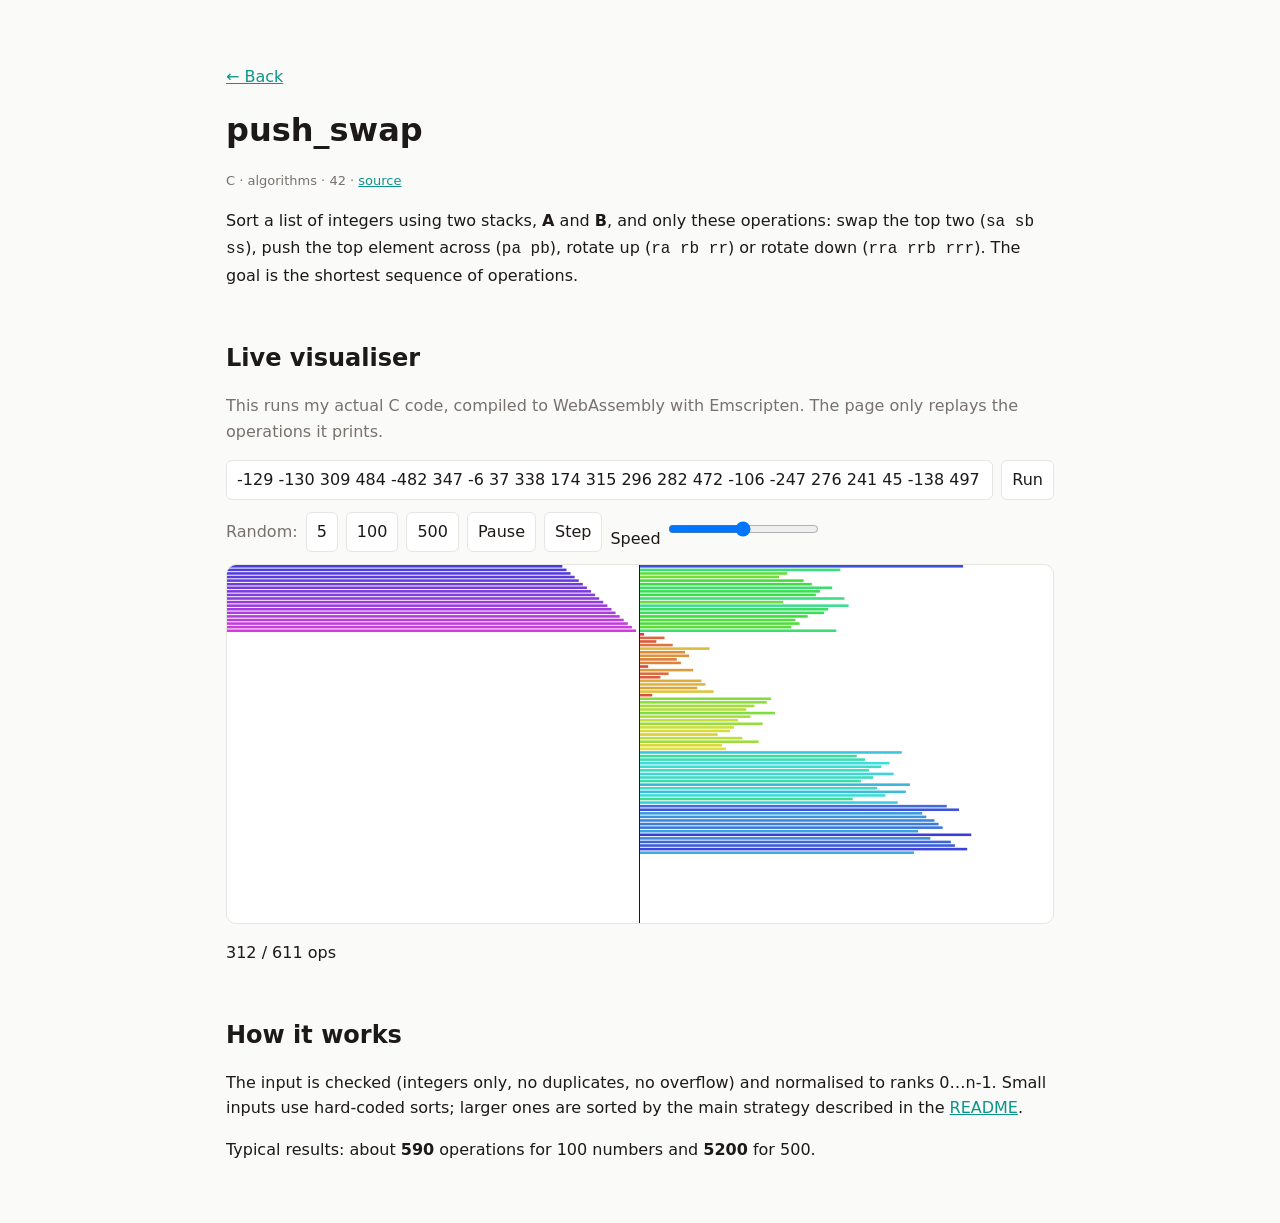
==== projects/push_swap.html @ 3a3fe17b "Initial portfolio test thing" ====
<!doctype html>
<html lang="en">
<head>
  <meta charset="utf-8">
  <meta name="viewport" content="width=device-width, initial-scale=1">
  <title>push_swap · Mathis Jouot</title>
  <meta name="description" content="push_swap (42) with a live visualiser running the original C code compiled to WebAssembly.">
  <base target="_blank">
  <link rel="stylesheet" href="../style.css">
</head>
<body>
<main>
  <p><a href="../" target="_self">← Back</a></p>
  <h1>push_swap</h1>
  <p class="tags">C · algorithms · 42 · <a href="https://github.com/qstrql/push_swap">source</a></p>

  <p>
    Sort a list of integers using two stacks, <b>A</b> and <b>B</b>, and only these operations:
    swap the top two (<code>sa sb ss</code>), push the top element across (<code>pa pb</code>),
    rotate up (<code>ra rb rr</code>) or rotate down (<code>rra rrb rrr</code>).
    The goal is the shortest sequence of operations.
  </p>

  <section>
    <h2>Live visualiser</h2>
    <p class="muted">This runs my actual C code, compiled to WebAssembly with Emscripten. The page only replays the operations it prints.</p>
    <div class="controls">
      <input id="input" type="text" aria-label="Numbers to sort" placeholder="3 1 2 …">
      <button id="run">Run</button>
    </div>
    <div class="controls">
      <span class="muted">Random:</span>
      <button data-n="5">5</button>
      <button data-n="100">100</button>
      <button data-n="500">500</button>
      <button id="play">Play</button>
      <button id="step">Step</button>
      <label>Speed <input id="speed" type="range" min="0" max="10" value="5"></label>
    </div>
    <canvas id="canvas" aria-label="Stacks A (left) and B (right)"></canvas>
    <p><span id="count"></span> <strong id="status"></strong></p>
  </section>

  <section>
    <h2>How it works</h2>
    <!-- TODO: explain your algorithm: normalisation, the sort strategy, small-case handling. -->
    <p>
      The input is checked (integers only, no duplicates, no overflow) and normalised to ranks 0…n-1.
      Small inputs use hard-coded sorts; larger ones are sorted by the main strategy described in the
      <a href="https://github.com/qstrql/push_swap">README</a>.
    </p>
    <p>Typical results: about <b>590</b> operations for 100 numbers and <b>5200</b> for 500.</p>
  </section>
</main>
<script type="module" src="push_swap/visualiser.js"></script>
</body>
</html>
---- style.css ----
:root {
  --bg: #fafaf9;
  --fg: #1c1917;
  --muted: #78716c;
  --card: #ffffff;
  --border: #e7e5e4;
  --accent: #0d9488;
}
@media (prefers-color-scheme: dark) {
  :root {
    --bg: #0c0a09;
    --fg: #f5f5f4;
    --muted: #a8a29e;
    --card: #1c1917;
    --border: #292524;
    --accent: #2dd4bf;
  }
}

* { box-sizing: border-box; }
body {
  margin: 0;
  background: var(--bg);
  color: var(--fg);
  font: 16px/1.6 system-ui, sans-serif;
}
main { max-width: 860px; margin: 0 auto; padding: 48px 16px; }
a { color: var(--accent); }
h1, h2 { line-height: 1.2; }
section { margin-top: 56px; }
.muted { color: var(--muted); }

.hero { display: flex; gap: 20px; align-items: center; flex-wrap: wrap; }
.hero img { width: 88px; height: 88px; border-radius: 50%; }
.hero h1 { margin: 0; }

.grid { display: grid; grid-template-columns: repeat(auto-fill, minmax(240px, 1fr)); gap: 16px; }
.card {
  background: var(--card);
  border: 1px solid var(--border);
  border-radius: 10px;
  padding: 16px;
}
.card h3 { margin: 0 0 6px; }
.card p { margin: 0 0 10px; }
.tags { font-size: 13px; color: var(--muted); }

button, input, select {
  font: inherit;
  color: var(--fg);
  background: var(--card);
  border: 1px solid var(--border);
  border-radius: 6px;
  padding: 6px 10px;
}
button { cursor: pointer; }
button:hover { border-color: var(--accent); }

.controls { display: flex; flex-wrap: wrap; gap: 8px; align-items: center; margin: 12px 0; }
.controls input[type=text] { flex: 1 1 200px; min-width: 0; }
canvas { width: 100%; height: 360px; display: block; background: var(--card); border: 1px solid var(--border); border-radius: 10px; }
pre { overflow-x: auto; }
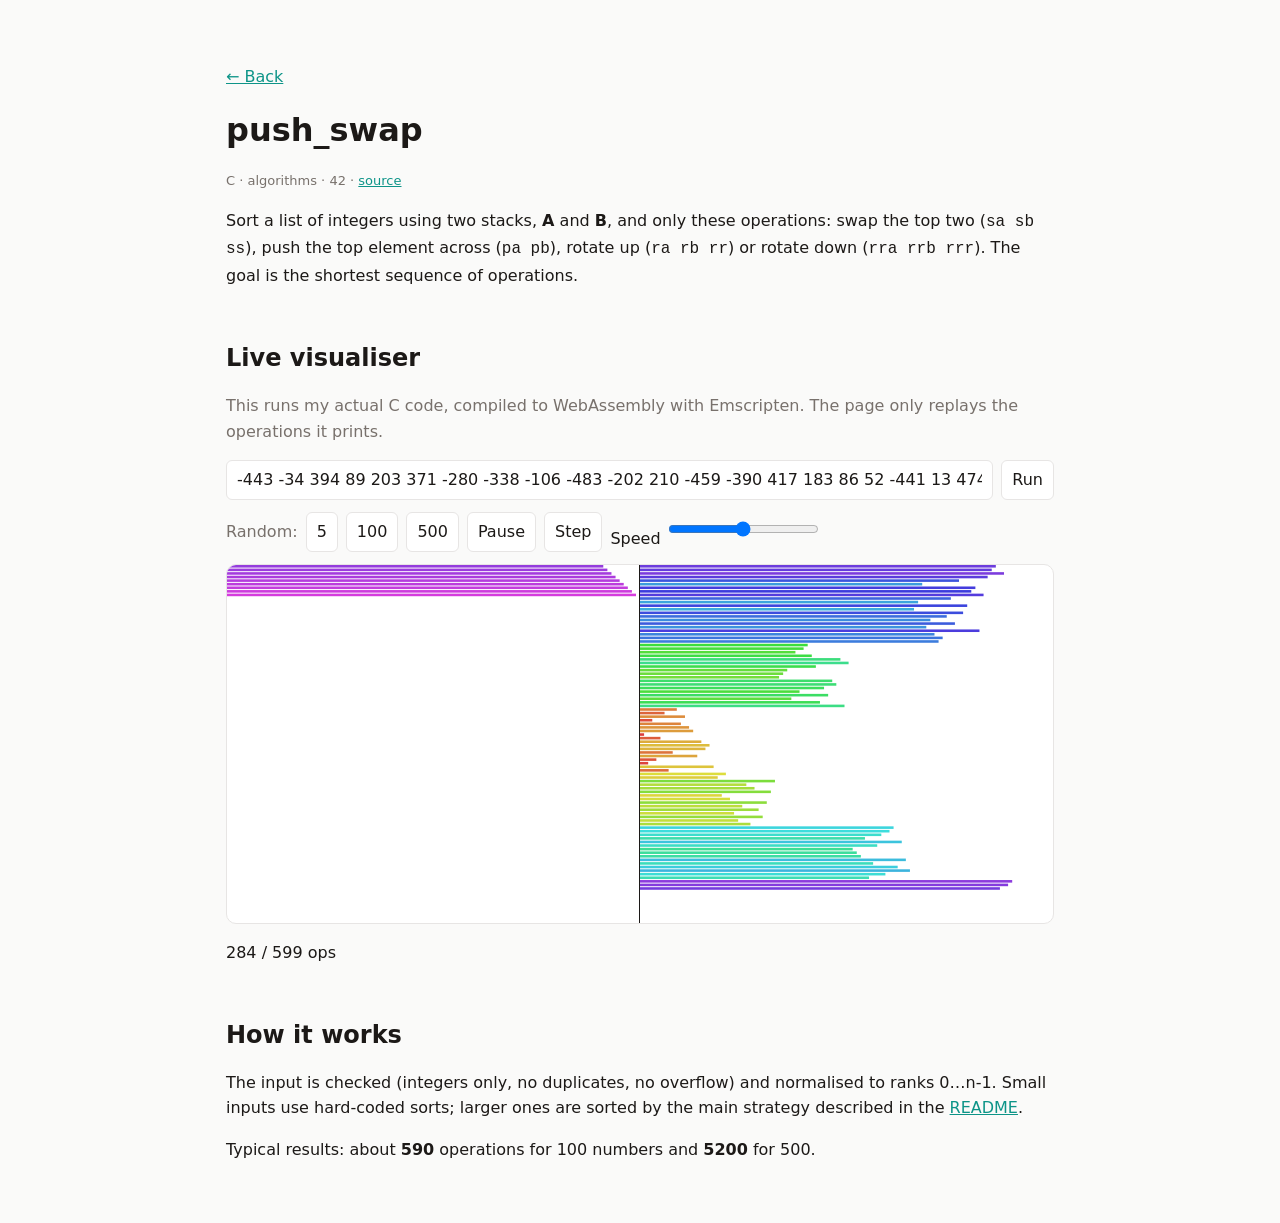
==== commit 1178eccf: "no name in plain text" ====
--- a/projects/push_swap.html
+++ b/projects/push_swap.html
@@ -3,7 +3,7 @@
 <head>
   <meta charset="utf-8">
   <meta name="viewport" content="width=device-width, initial-scale=1">
-  <title>push_swap · Mathis Jouot</title>
+  <title>push_swap · Astral</title>
   <meta name="description" content="push_swap (42) with a live visualiser running the original C code compiled to WebAssembly.">
   <base target="_blank">
   <link rel="stylesheet" href="../style.css">
